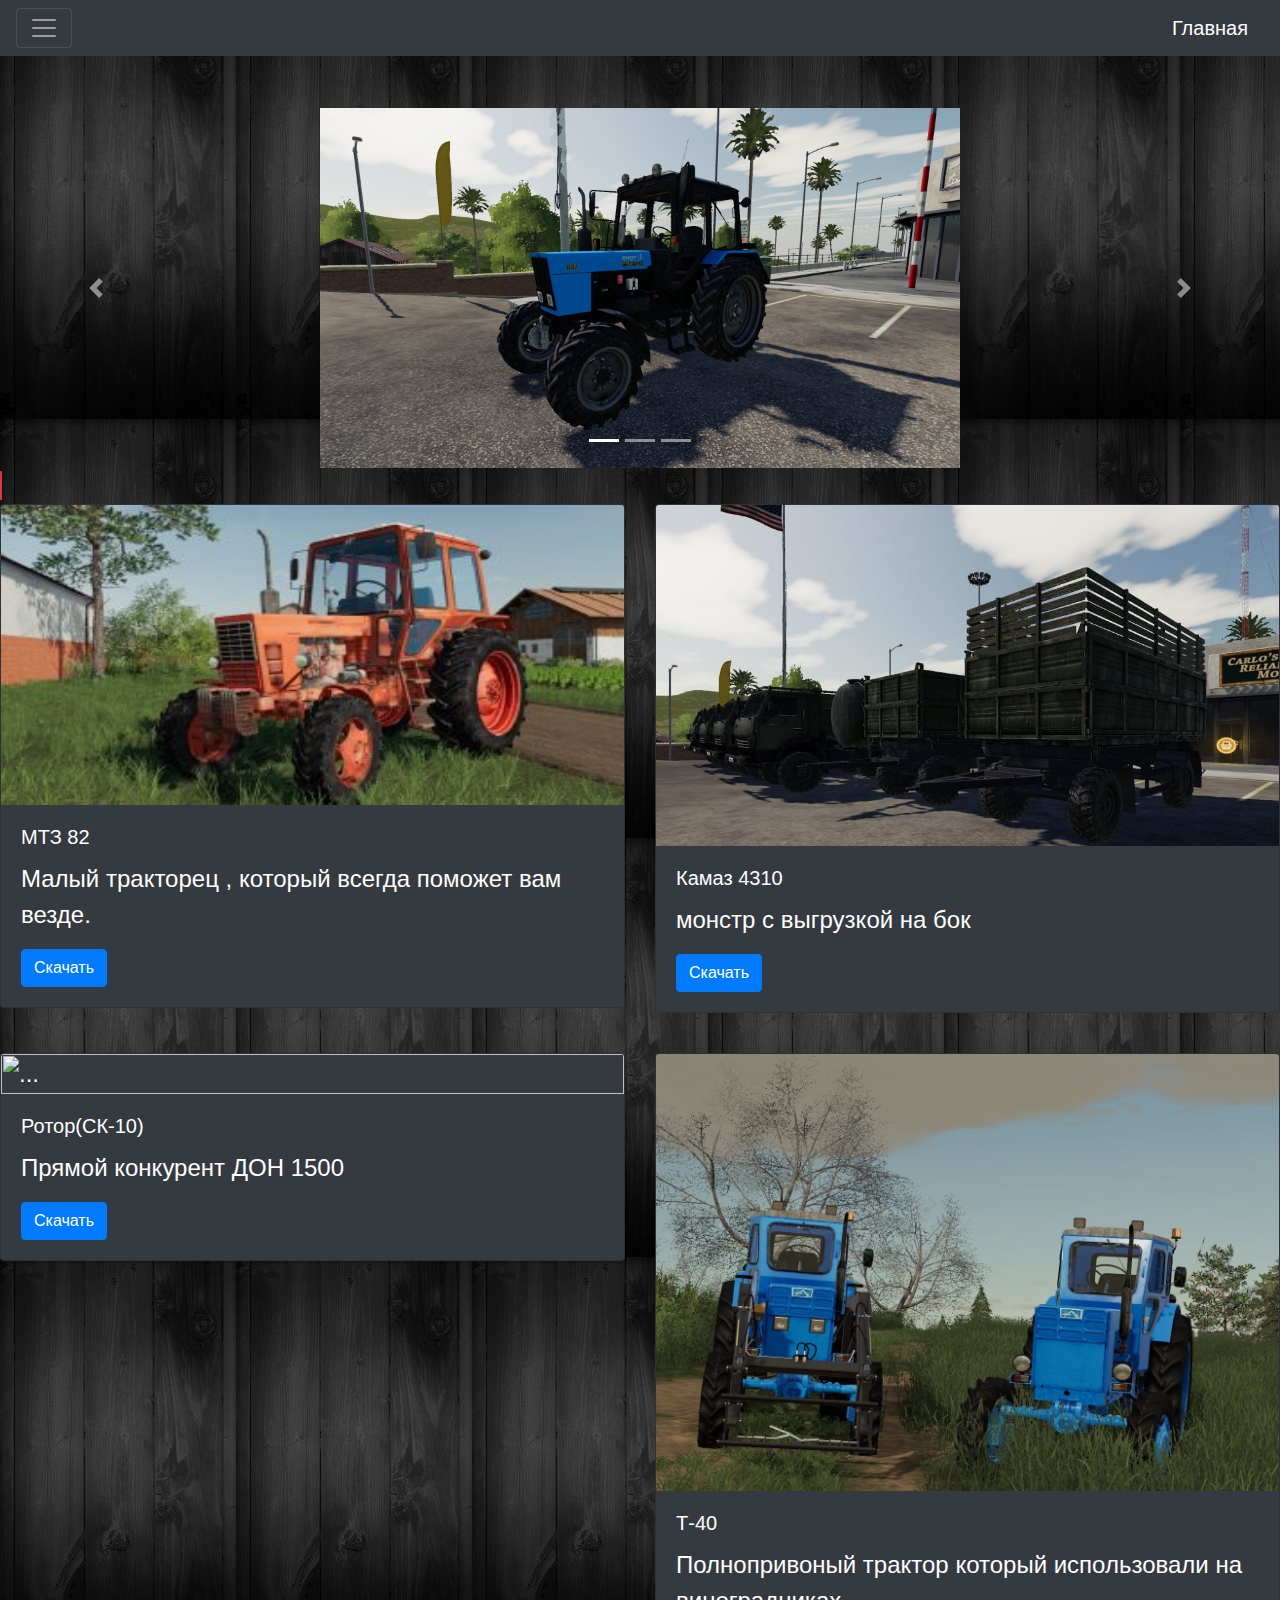
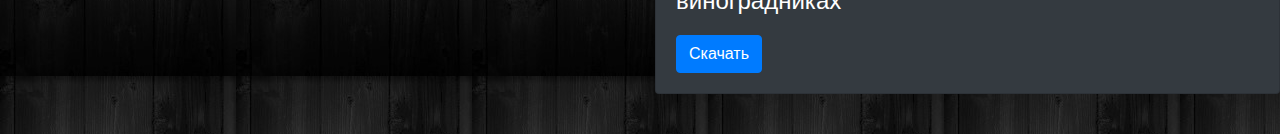
==== index.html @ 024d980e "Add files via upload" ====
<html lang="en">
  <head>
    <!-- Required meta tags -->
    <meta charset="utf-8">
    <meta name="viewport" content="width=device-width, initial-scale=1, shrink-to-fit=no">

    <!-- Bootstrap CSS -->
    <link rel="stylesheet" href="https://stackpath.bootstrapcdn.com/bootstrap/4.4.1/css/bootstrap.min.css" integrity="sha384-Vkoo8x4CGsO3+Hhxv8T/Q5PaXtkKtu6ug5TOeNV6gBiFeWPGFN9MuhOf23Q9Ifjh" crossorigin="anonymous">

  </head>
  <body>
    <font color="white"size="5">
    <div class="container">
  <!-- Content here -->
  <div class="container-sm"></div>
<div class="container-md"></div>
<div class="container-lg"></div>
<div class="container-xl"></div>
</div>

    <body background="images\3.jpg">
      <br>
      <br>
      <br>
      <div id="carouselExampleIndicators" align="middle"  class="carousel slide" data-ride="carousel" >
  <ol class="carousel-indicators">
    <li data-target="#carouselExampleIndicators" data-slide-to="0" class="active"></li>
    <li data-target="#carouselExampleIndicators" data-slide-to="1"></li>
    <li data-target="#carouselExampleIndicators" data-slide-to="2"></li>
  </ol>
  <div class="carousel-inner">
    <div class="carousel-item active">
      <img src="images\9.jpg" class="d-block w-50" alt="...">
    </div>
    <div class="carousel-item">
      <img src="images\11.jpg" class="d-block w-50" alt="...">
    </div>
    <div class="carousel-item">
      <img src="images\13.jpg" class="d-block w-50" alt="...">
    </div>
  </div>
  <a class="carousel-control-prev" href="#carouselExampleIndicators" role="button" data-slide="prev">
    <span class="carousel-control-prev-icon" aria-hidden="true"></span>
    <span class="sr-only">Previous</span>
  </a>
  <a class="carousel-control-next" href="#carouselExampleIndicators" role="button" data-slide="next">
    <span class="carousel-control-next-icon" aria-hidden="true"></span>
    <span class="sr-only">Next</span>
  </a>
</div>
      <span class="border border-danger"></span>
   <nav class="navbar fixed-top navbar-dark bg-dark">
  <!-- Navbar content -->
  <button class="navbar-toggler" type="button" data-toggle="collapse" data-target="#navbarTogglerDemo03" aria-controls="navbarTogglerDemo03" aria-expanded="false" aria-label="Toggle navigation">
    <span class="navbar-toggler-icon"></span>
  </button>
  <a class="navbar-brand" href="cfqn.html">Главная</a>

  <div class="collapse navbar-collapse" id="navbarTogglerDemo03">
    <ul class="navbar-nav mr-auto mt-2 mt-lg-0">
      <li class="nav-item active">
        <a class="nav-link" href="mods.html"> Моды<span class="sr-only">(current)</span></a>
      </li>
      <li class="nav-item">
        <a class="nav-link" href="gayd.html">Гайды</a>
      </li>

    </ul>
    <form class="form-inline my-2 my-lg-0">
      <input class="form-control mr-sm-2" type="search" placeholder="Search" aria-label="Search">
      <button class="btn btn-outline-success my-2 my-sm-0" type="submit">Поиск</button>
    </form>
  </div>
</nav>

<div class="row row-cols-1 row-cols-md-2">
  <div class="col mb-4">
    <div class="card text-white bg-dark mb-3" style="max-width: 40rem;">
      <img src="belarus82red\bel1.jpg" height="300" width="50%" class="card-img-top" alt="...">
      <div class="card-body">
        <h5 class="card-title">МТЗ 82</h5>
        <p class="card-text">Малый тракторец , который всегда поможет вам везде. </p>
        <a href="MTZ.html" class="btn btn-primary">Скачать</a>
      </div>
    </div>
  </div>
  <div class="col mb-4">
    <div class="card text-white bg-dark mb-3" style="max-width: 40rem;">
      <img src="kamaz\kam1.jpg" class="card-img-top" alt="...">
      <div class="card-body">
        <h5 class="card-title">Камаз 4310</h5>
        <p class="card-text">монстр с выгрузкой на бок</p>
        <a href="#" class="btn btn-primary">Скачать</a>
      </div>
    </div>
  </div>
  <div class="col mb-4">
    <div class="card text-white bg-dark mb-3" style="max-width: 40rem;">
      <img src="https://farming-mods.ru/uploads/posts/2019-02/1549322981_1.jpg" class="card-img-top" alt="...">
      <div class="card-body">
        <h5 class="card-title">Ротор(СК-10)</h5>
        <p class="card-text">Прямой конкурент ДОН 1500</p>
        <a href="Rotor.html" class="btn btn-primary">Скачать</a>
      </div>
    </div>
  </div>
  <div class="col mb-4">
    <div class="card text-white bg-dark mb-3" style="max-width: 40rem;">
      <img src="images\074.jpg" class="card-img-top" alt="...">
      <div class="card-body">
        <h5 class="card-title">Т-40</h5>
        <p class="card-text">Полнопривоный трактор который использовали на виноградниках</p>
        <a href="#" class="btn btn-primary">Скачать</a>
      </div>
    </div>
  </div>
</div>

    <!-- Optional JavaScript -->
    <!-- jQuery first, then Popper.js, then Bootstrap JS -->
    <script src="https://code.jquery.com/jquery-3.4.1.slim.min.js" integrity="sha384-J6qa4849blE2+poT4WnyKhv5vZF5SrPo0iEjwBvKU7imGFAV0wwj1yYfoRSJoZ+n" crossorigin="anonymous"></script>
    <script src="https://cdn.jsdelivr.net/npm/popper.js@1.16.0/dist/umd/popper.min.js" integrity="sha384-Q6E9RHvbIyZFJoft+2mJbHaEWldlvI9IOYy5n3zV9zzTtmI3UksdQRVvoxMfooAo" crossorigin="anonymous"></script>
    <script src="https://stackpath.bootstrapcdn.com/bootstrap/4.4.1/js/bootstrap.min.js" integrity="sha384-wfSDF2E50Y2D1uUdj0O3uMBJnjuUD4Ih7YwaYd1iqfktj0Uod8GCExl3Og8ifwB6" crossorigin="anonymous"></script>
  </body>
</html>
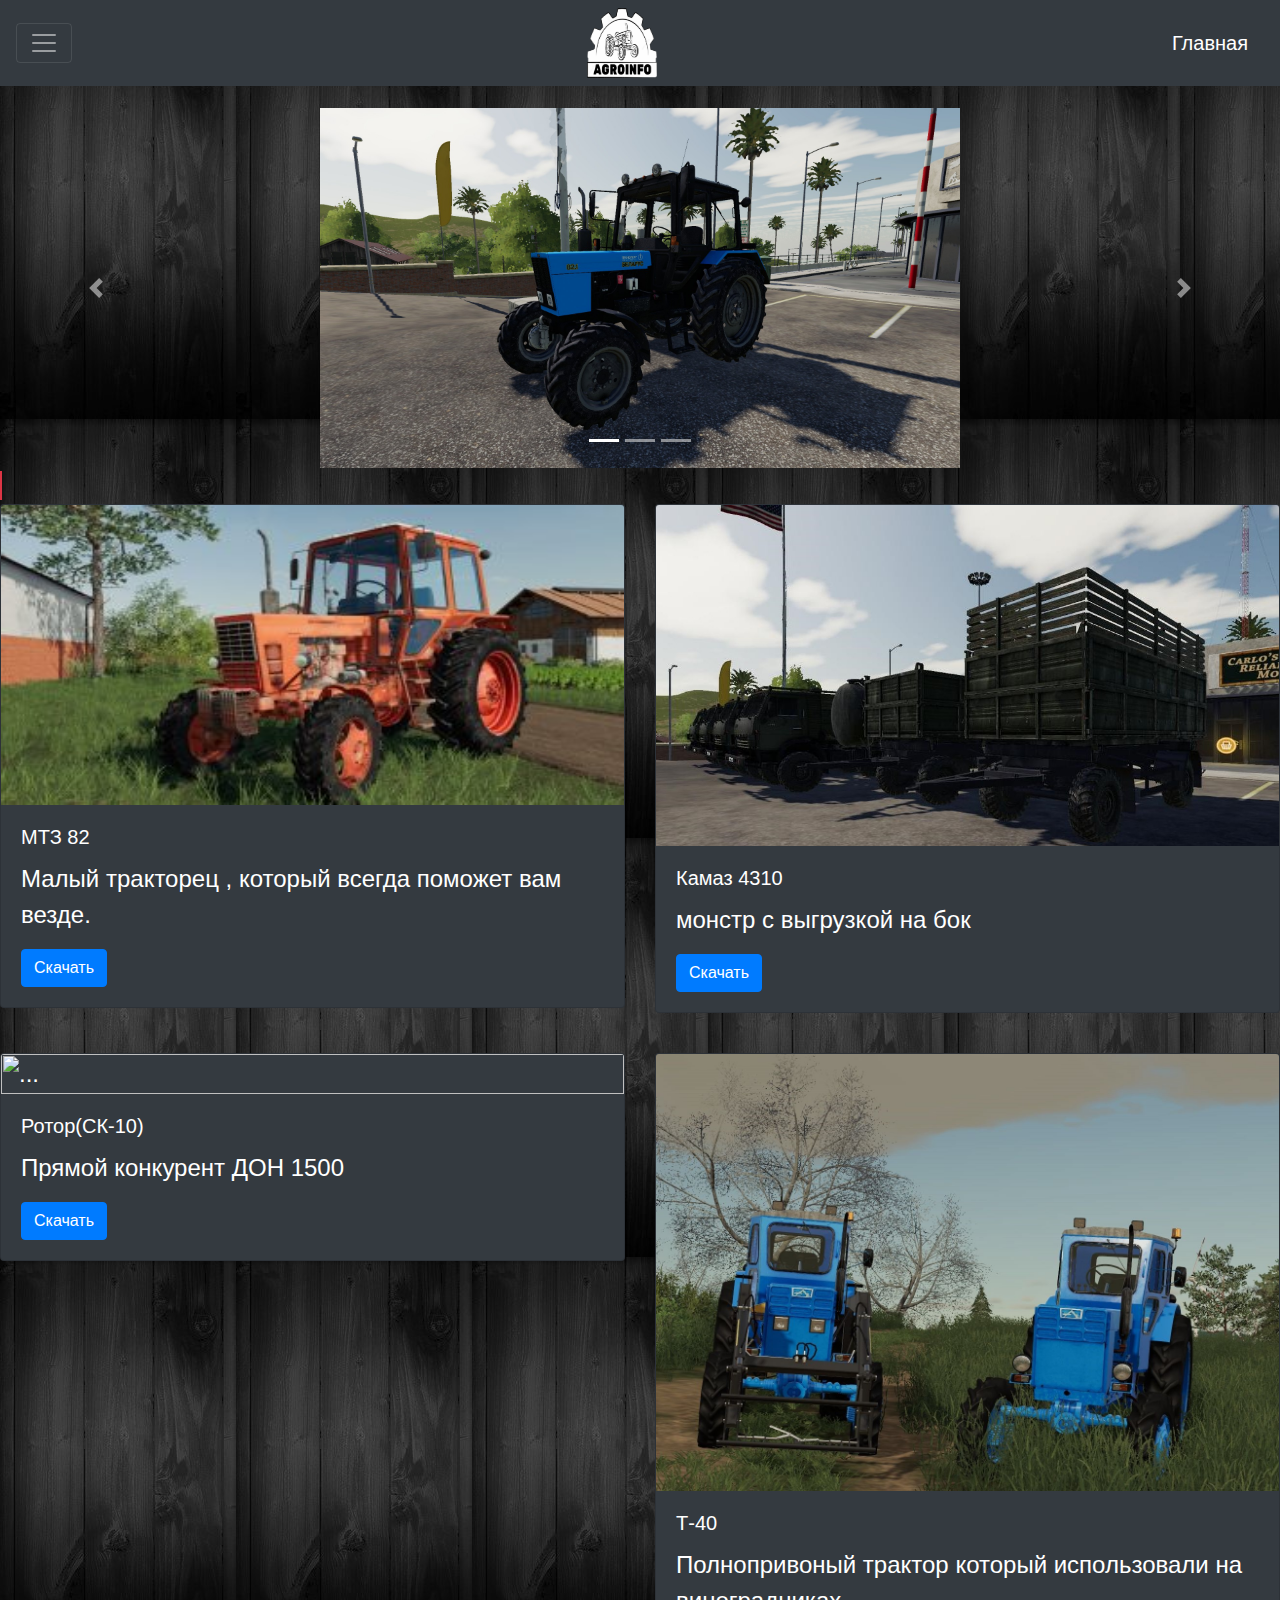
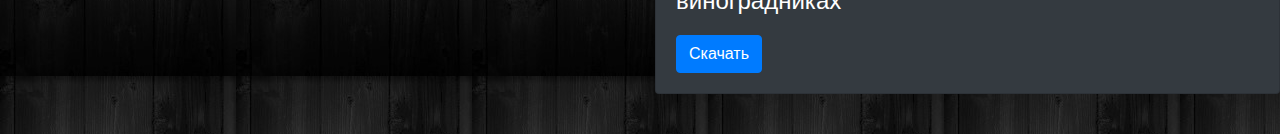
==== commit 6ffebcd8: "Update index.html" ====
--- a/index.html
+++ b/index.html
@@ -54,6 +54,7 @@
   <button class="navbar-toggler" type="button" data-toggle="collapse" data-target="#navbarTogglerDemo03" aria-controls="navbarTogglerDemo03" aria-expanded="false" aria-label="Toggle navigation">
     <span class="navbar-toggler-icon"></span>
   </button>
+      <img src="images\ag.png" width="70" height="70">
   <a class="navbar-brand" href="cfqn.html">Главная</a>
 
   <div class="collapse navbar-collapse" id="navbarTogglerDemo03">
@@ -122,4 +123,4 @@
     <script src="https://cdn.jsdelivr.net/npm/popper.js@1.16.0/dist/umd/popper.min.js" integrity="sha384-Q6E9RHvbIyZFJoft+2mJbHaEWldlvI9IOYy5n3zV9zzTtmI3UksdQRVvoxMfooAo" crossorigin="anonymous"></script>
     <script src="https://stackpath.bootstrapcdn.com/bootstrap/4.4.1/js/bootstrap.min.js" integrity="sha384-wfSDF2E50Y2D1uUdj0O3uMBJnjuUD4Ih7YwaYd1iqfktj0Uod8GCExl3Og8ifwB6" crossorigin="anonymous"></script>
   </body>
-</html>+</html>
